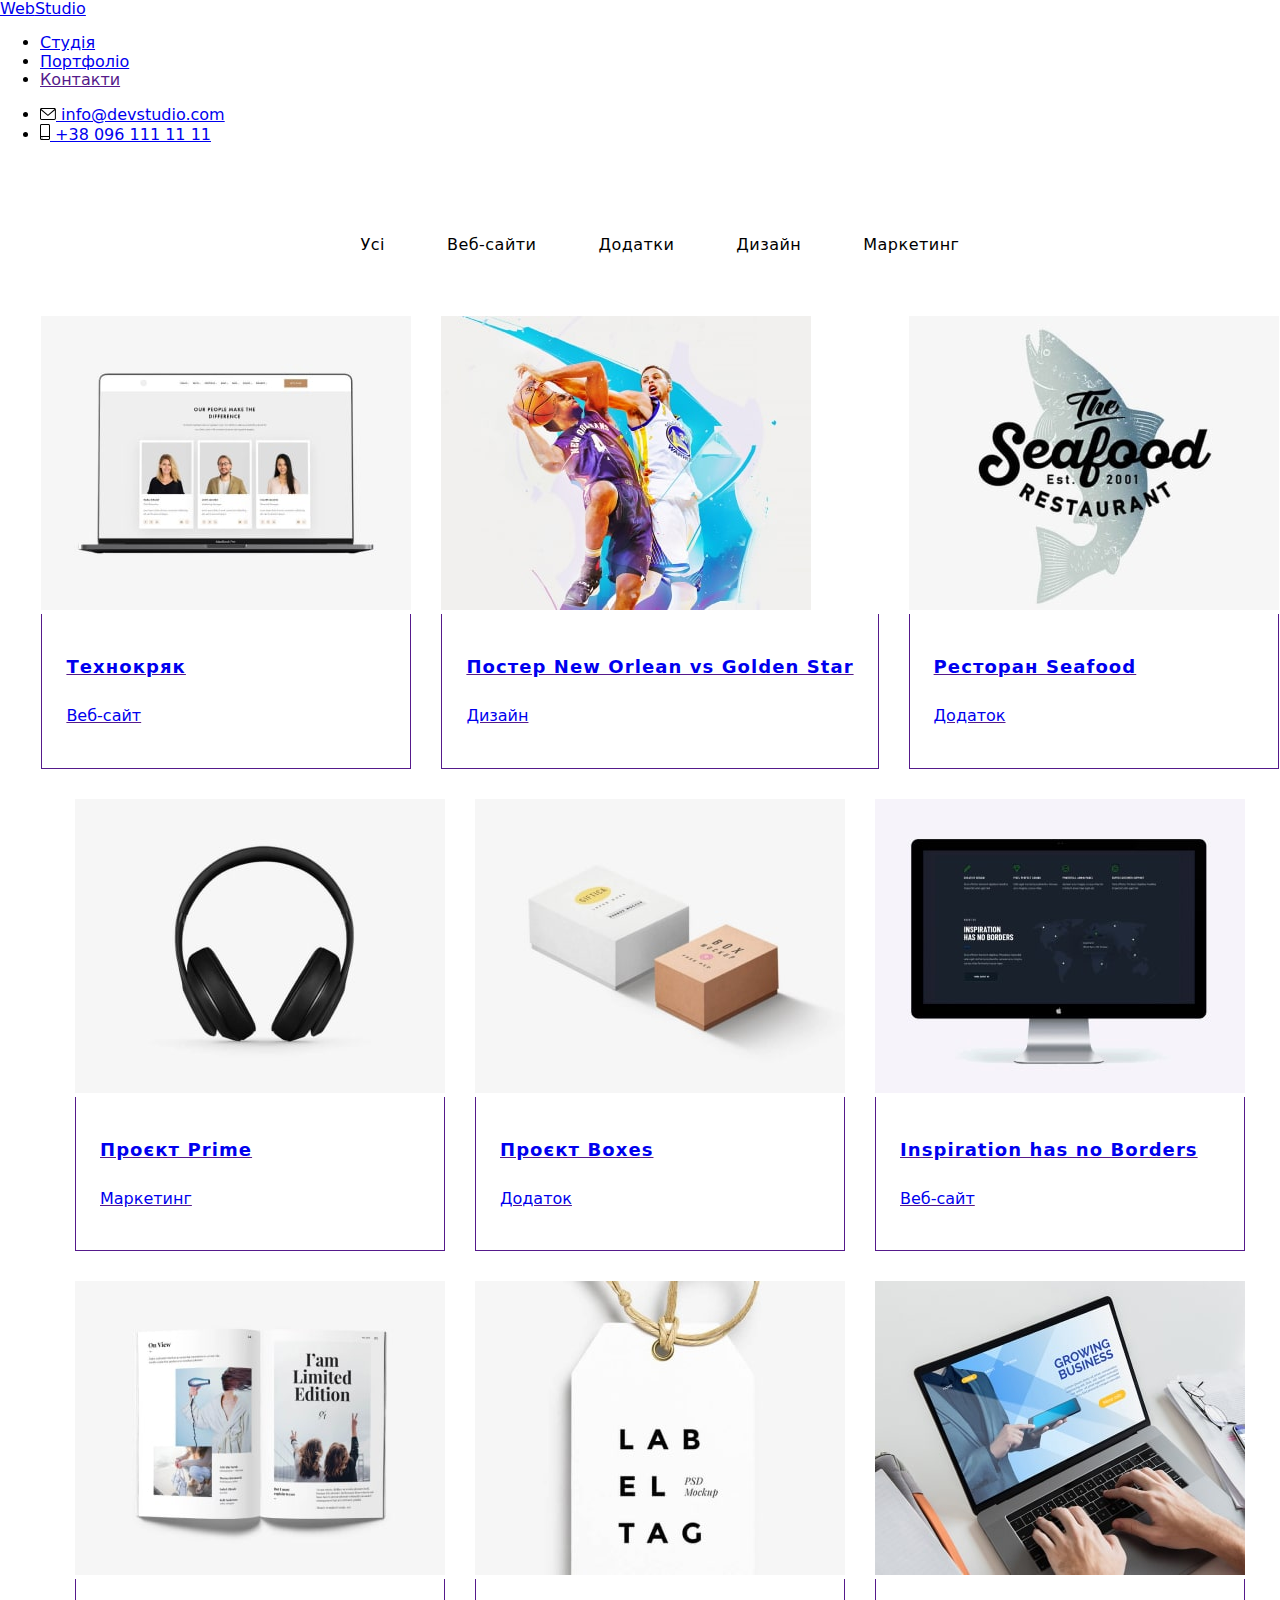
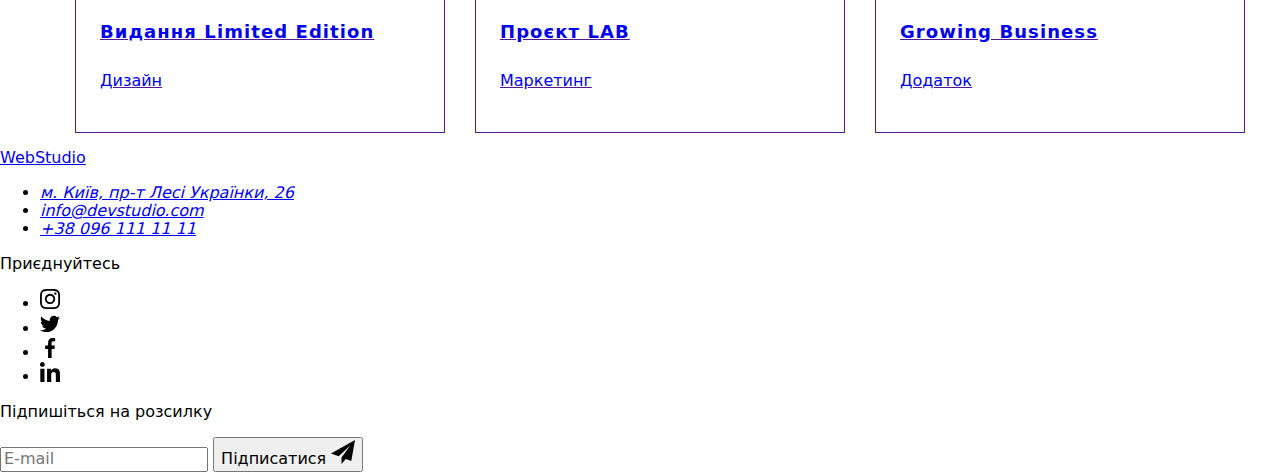
==== portfolio.html @ d5d4c584 "Update files" ====
<!DOCTYPE html>
<html lang="uk">
  <head>
    <meta charset="UTF-8" />
    <meta http-equiv="X-UA-Compatible" content="IE=edge" />
    <meta name="viewport" content="width=device-width, initial-scale=1.0" />
    <link
      rel="stylesheet"
      href="https://cdnjs.cloudflare.com/ajax/libs/modern-normalize/1.1.0/modern-normalize.min.css"
    />
    <link rel="preconnect" href="https://fonts.googleapis.com" />
    <link rel="preconnect" href="https://fonts.gstatic.com" crossorigin />
    <link
      href="https://fonts.googleapis.com/css2?family=Raleway:wght@700&family=Roboto:wght@400;500;700;900&display=swap"
      rel="stylesheet"
    />
    <link rel="stylesheet" href="./css/styles.css" />
    <link rel="stylesheet" href="./css/main.min.css" />
    <title>Портфоліо</title>
  </head>

  <body>
    <header class="header">
      <div class="container main-nav">
        <nav class="header-nav">
          <a lang="en" href="./index.html" class="header-nav-logo"
            >Web<span class="nav-logo">Studio</span></a
          >

          <ul class="header-nav-list">
            <li class="header-nav-item">
              <a href="./index.html" class="header-nav-link">Студія</a>
            </li>
            <li class="header-nav-item">
              <a href="./portfolio.html" class="header-nav-link current"
                >Портфоліо</a
              >
            </li>
            <li class="header-nav-item">
              <a href="" class="header-nav-link">Контакти</a>
            </li>
          </ul>
        </nav>

        <ul class="header-contacts-list">
          <li class="header-contacts-item">
            <a class="header-contacts-link" href="mailto:info@devstudio.com">
              <svg class="contacts-icon" width="16" height="12">
                <use href="./images/icons.svg#icon-envelope"></use>
              </svg>
              info@devstudio.com
            </a>
          </li>
          <li class="header-contacts-item">
            <a class="header-contacts-link" href="tel:+380961111111">
              <svg class="contacts-icon" width="10" height="16">
                <use href="./images/icons.svg#icon-smartphone"></use>
              </svg>
              +38 096 111 11 11
            </a>
          </li>
        </ul>
      </div>
    </header>

    <main>
      <section class="portfolio section">
        <div class="container">
          <h1 class="portfolio-tittle visually-hidden">Портфоліо</h1>

          <ul class="portfolio-filters-list">
            <li class="portfolio-filters-item">
              <button type="button" class="portfolio-filters-button">
                Усі
              </button>
            </li>
            <li class="portfolio-filters-item">
              <button type="button" class="portfolio-filters-button">
                Веб-сайти
              </button>
            </li>
            <li class="portfolio-filters-item">
              <button type="button" class="portfolio-filters-button">
                Додатки
              </button>
            </li>
            <li class="portfolio-filters-item">
              <button type="button" class="portfolio-filters-button">
                Дизайн
              </button>
            </li>
            <li class="portfolio-filters-item">
              <button type="button" class="portfolio-filters-button">
                Маркетинг
              </button>
            </li>
          </ul>

          <ul class="portfolio-projects-list">
            <li class="portfolio-projects-item">
              <a href="" class="portfolio-projects-link">
                <div class="item-overlay">
                  <img
                    src="./images/project1.jpg"
                    alt="Приклад сторінки сайту"
                    width="370"
                    height="294"
                  />
                  <p class="text-overlay">
                    Ресурс пропонує комплексні пропозиції з різним рівнем
                    функціоналу та сервісів. Все це дозволить відвідувачу
                    отримати вичерпні відомості про компанію чи приватну особу.
                  </p>
                </div>
                <div class="projects-text">
                  <h2 class="portfolio-projects-subtitle">Технокряк</h2>
                  <p class="portfolio-projects-text">Веб-сайт</p>
                </div>
              </a>
            </li>
            <li class="portfolio-projects-item">
              <a href="" class="portfolio-projects-link">
                <div class="item-overlay">
                  <img
                    src="./images/project2.jpg"
                    alt="Постер із зображенням двох гравців у баскетбол"
                    width="370"
                    height="294"
                  />
                  <p class="text-overlay">
                    Ресурс пропонує комплексні пропозиції з різним рівнем
                    функціоналу та сервісів. Все це дозволить відвідувачу
                    отримати вичерпні відомості про компанію чи приватну особу.
                  </p>
                </div>
                <div class="projects-text">
                  <h2 class="portfolio-projects-subtitle">
                    Постер New Orlean vs Golden Star
                  </h2>
                  <p class="portfolio-projects-text">Дизайн</p>
                </div>
              </a>
            </li>
            <li class="portfolio-projects-item">
              <a href="" class="portfolio-projects-link">
                <div class="item-overlay">
                  <img
                    src="./images/project3.jpg"
                    alt="Макет додатку ресторану морської їжі"
                    width="370"
                    height="294"
                  />
                  <p class="text-overlay">
                    Ресурс пропонує комплексні пропозиції з різним рівнем
                    функціоналу та сервісів. Все це дозволить відвідувачу
                    отримати вичерпні відомості про компанію чи приватну особу.
                  </p>
                </div>

                <div class="projects-text">
                  <h2 class="portfolio-projects-subtitle">Ресторан Seafood</h2>
                  <p class="portfolio-projects-text">Додаток</p>
                </div>
              </a>
            </li>
            <li class="portfolio-projects-item">
              <div class="item-overlay">
                <a href="" class="portfolio-projects-link">
                  <div class="item-overlay">
                    <img
                      src="./images/project4.jpg"
                      alt="Наушники"
                      width="370"
                      height="294"
                    />
                    <p class="text-overlay">
                      Ресурс пропонує комплексні пропозиції з різним рівнем
                      функціоналу та сервісів. Все це дозволить відвідувачу
                      отримати вичерпні відомості про компанію чи приватну
                      особу.
                    </p>
                  </div>
                  <div class="projects-text">
                    <h2 class="portfolio-projects-subtitle">Проєкт Prime</h2>
                    <p class="portfolio-projects-text">Маркетинг</p>
                  </div>
                </a>
              </div>
            </li>
            <li class="portfolio-projects-item">
              <a href="" class="portfolio-projects-link">
                <div class="item-overlay">
                  <img
                    src="./images/project5.jpg"
                    alt="Макети двох коробок"
                    width="370"
                    height="294"
                  />
                  <p class="text-overlay">
                    Ресурс пропонує комплексні пропозиції з різним рівнем
                    функціоналу та сервісів. Все це дозволить відвідувачу
                    отримати вичерпні відомості про компанію чи приватну особу.
                  </p>
                </div>
                <div class="projects-text">
                  <h2 class="portfolio-projects-subtitle">Проєкт Boxes</h2>
                  <p class="portfolio-projects-text">Додаток</p>
                </div>
              </a>
            </li>
            <li class="portfolio-projects-item">
              <a href="" class="portfolio-projects-link">
                <div class="item-overlay">
                  <img
                    src="./images/project6.jpg"
                    alt="Монітор із зображенням карти світу"
                    width="370"
                    height="294"
                  />
                  <p class="text-overlay">
                    Ресурс пропонує комплексні пропозиції з різним рівнем
                    функціоналу та сервісів. Все це дозволить відвідувачу
                    отримати вичерпні відомості про компанію чи приватну особу.
                  </p>
                </div>
                <div class="projects-text">
                  <h2 lang="en" class="portfolio-projects-subtitle">
                    Inspiration has no Borders
                  </h2>
                  <p class="portfolio-projects-text">Веб-сайт</p>
                </div>
              </a>
            </li>
            <li class="portfolio-projects-item">
              <a href="" class="portfolio-projects-link">
                <div class="item-overlay">
                  <img
                    src="./images/project7.jpg"
                    alt="Розворот книги"
                    width="370"
                    height="294"
                  />
                  <p class="text-overlay">
                    Ресурс пропонує комплексні пропозиції з різним рівнем
                    функціоналу та сервісів. Все це дозволить відвідувачу
                    отримати вичерпні відомості про компанію чи приватну особу.
                  </p>
                </div>
                <div class="projects-text">
                  <h2 class="portfolio-projects-subtitle">
                    Видання Limited Edition
                  </h2>
                  <p class="portfolio-projects-text">Дизайн</p>
                </div>
              </a>
            </li>
            <li class="portfolio-projects-item">
              <a href="" class="portfolio-projects-link">
                <div class="item-overlay">
                  <img
                    src="./images/project8.jpg"
                    alt="Паперовий ярлик білого кольору з назвою проєкту"
                    width="370"
                    height="294"
                  />
                  <p class="text-overlay">
                    Ресурс пропонує комплексні пропозиції з різним рівнем
                    функціоналу та сервісів. Все це дозволить відвідувачу
                    отримати вичерпні відомості про компанію чи приватну особу.
                  </p>
                </div>
                <div class="projects-text">
                  <h2 class="portfolio-projects-subtitle">Проєкт LAB</h2>
                  <p class="portfolio-projects-text">Маркетинг</p>
                </div>
              </a>
            </li>
            <li class="portfolio-projects-item">
              <a href="" class="portfolio-projects-link">
                <div class="item-overlay">
                  <img
                    src="./images/project9.jpg"
                    alt="Зображення нотубука"
                    width="370"
                    height="294"
                  />
                  <p class="text-overlay">
                    Ресурс пропонує комплексні пропозиції з різним рівнем
                    функціоналу та сервісів. Все це дозволить відвідувачу
                    отримати вичерпні відомості про компанію чи приватну особу.
                  </p>
                </div>
                <div class="projects-text">
                  <h2 class="portfolio-projects-subtitle">Growing Business</h2>
                  <p class="portfolio-projects-text">Додаток</p>
                </div>
              </a>
            </li>
          </ul>
        </div>
      </section>
    </main>

    <footer class="footer section">
      <div class="container footer-main">
        <div class="footer-logo">
          <a lang="en" href="./index.html" class="footer-logo-begin"
            >Web<span class="footer-logo-end">Studio</span></a
          >

          <address class="footer-contacts">
            <ul class="footer-contacts-list">
              <li class="footer-contacts-item contacts-margin">
                <a
                  href="https://goo.gl/maps/CPtrU1FHBa2aNyZL9"
                  target="_blank"
                  rel="noopener noreferrer nofollow"
                  class="footer-contacts-address"
                >
                  м. Київ, пр-т Лесі Українки, 26
                </a>
              </li>
              <li class="footer-contacts-item contacts-margin">
                <a href="mailto:info@devstudio.com" class="footer-contacts-link"
                  >info@devstudio.com</a
                >
              </li>
              <li class="footer-contacts-item">
                <a href="tel:+380961111111" class="footer-contacts-link"
                  >+38 096 111 11 11</a
                >
              </li>
            </ul>
          </address>
        </div>

        <div class="footer-soc">
          <span class="welcome">Приєднуйтесь</span>
          <ul class="footer-soc-list">
            <li class="footer-soc-item">
              <a class="footer-soc-link link" href="#">
                <svg class="footer-soc-icon" width="20" height="20">
                  <use href="./images/icons.svg#icon-instagram"></use>
                </svg>
              </a>
            </li>
            <li class="footer-soc-item">
              <a class="footer-soc-link link" href="#">
                <svg class="footer-soc-icon" width="20" height="20">
                  <use href="./images/icons.svg#icon-twitter"></use>
                </svg>
              </a>
            </li>
            <li class="footer-soc-item">
              <a class="footer-soc-link link" href="#">
                <svg class="footer-soc-icon" width="20" height="20">
                  <use href="./images/icons.svg#icon-facebook"></use>
                </svg>
              </a>
            </li>
            <li class="footer-soc-item">
              <a class="footer-soc-link link" href="#">
                <svg class="footer-soc-icon" width="20" height="20">
                  <use href="./images/icons.svg#icon-linkedin"></use>
                </svg>
              </a>
            </li>
          </ul>
        </div>

        <div class="send-footer">
          <p class="input-send">Підпишіться на розсилку</p>
          <form class="form-send">
            <div class="input-wrapper-send">
              <input
                type="email"
                class="send-email"
                name="user-email"
                id="send-email"
                placeholder="E-mail"
              />
              <button type="submit" class="send-button">
                Підписатися
                <svg class="send-icon" width="24" height="24">
                  <use href="./images/icons.svg#icon-send"></use>
                </svg>
              </button>
            </div>
          </form>
        </div>
      </div>
    </footer>
  </body>
</html>
---- css/styles.css ----
.portfolio-filters-list {
  display: flex;
  justify-content: center;
  gap: 8px;
}
.portfolio-filters-button {
  cursor: pointer;
}

.portfolio-filters-item,
.portfolio-projects-item {
  list-style-type: none;
}

.portfolio-tittle {
  opacity: 0;
}

.desktop-action {
  padding-top: 27px;
  padding-right: auto;
  padding-bottom: 27px;
  padding-left: auto;

  font-family: "Roboto";
  font-weight: 700;
  font-size: 14px;
  line-height: 1.14;
  text-align: center;
  letter-spacing: 0.03em;
  text-transform: uppercase;

  color: var(--accent-color-text);
}

.btn-size-all,
.btn-size-app,
.btn-size-design,
.btn-size-mark,
.btn-size-web {
  height: 38px;
}

.portfolio-projects-item {
  background-color: var(--main-background-color);
}

.item-overlay {
  position: relative;
  overflow: hidden;
}

.text-overlay {
  position: absolute;
  padding-top: 63px;
  padding-right: 24px;
  padding-bottom: 63px;
  padding-left: 24px;
  font-size: 18px;
  line-height: 1.56;
  letter-spacing: 0.03em;
  color: var(--accent-color-text);
  background-color: var(--projects-card-owerlay);
  transform: translateY(0);
  transition: transform var(--animation);
}

.portfolio-projects-item:hover .text-overlay {
  transform: translateY(-100%);
}

.portfolio-projects-list {
  display: flex;
  flex-wrap: wrap;
  gap: 30px;
  justify-content: center;
}

.portfolio-projects-list {
  flex-basis: calc((100%-60px) / 3);
}

.portfolio-projects-link {
  display: block;
  transition: var(--animation);
}

.portfolio-projects-link:hover,
.portfolio-projects-link:focus {
  transition: box-shadow var(--animation);
  box-shadow: 0px 1px 1px rgba(0, 0, 0, 0.12), 0px 4px 4px rgba(0, 0, 0, 0.06),
    1px 4px 6px rgba(0, 0, 0, 0.16);
}

.portfolio-filters-button {
  font-family: inherit;
  font-weight: 500;
  font-size: 16px;
  line-height: 1.63;
  text-align: center;
  letter-spacing: 0.03em;
  color: var(--first-color);
  background-color: var(--portfolio-button-color);
  border-radius: 4px;
  padding: 6px 25px;
  border-color: transparent;
  transition: box-shadow var(--animation), color var(--animation),
    background-color var(--animation);
}

.portfolio-filters-button:hover,
.portfolio-filters-button:focus {
  color: var(--accent-color-text);
  background-color: var(--accent-color);
  box-shadow: 0px 3px 1px rgba(0, 0, 0, 0.1), 0px 1px 2px rgba(0, 0, 0, 0.08),
    0px 2px 2px rgba(0, 0, 0, 0.12);
}

.portfolio-projects-subtitle {
  font-size: 18px;
  line-height: 2;
  letter-spacing: 0.06em;
  color: var(--first-color);
  transition: color var(--animation), background-color var(--animation);
}

.portfolio-projects-text {
  font-size: 16px;
  line-height: 1.88;
  color: var(--text-color);
  transition: color var(--animation), background-color var(--animation);
}

.projects-text {
  padding-top: 20px;
  padding-bottom: 20px;
  padding-left: 24px;
  padding-right: 24px;
  border-right-width: 1px;
  border-left-width: 1px;
  border-bottom-width: 1px;
  border-left-color: var(--border-color-portfolio);
  border-right-color: var(--border-color-portfolio);
  border-bottom-color: var(--border-color-portfolio);
  border-bottom-style: solid;
  border-left-style: solid;
  border-right-style: solid;
}

.portfolio-projects-subtitle {
  margin-bottom: 4px;
}

.portfolio-filters-list {
  margin-bottom: 50px;
}

.features-list {
  display: flex;
  gap: 30px;
}

.features-item-icon {
  height: 120px;
  padding-top: 25px;
  padding-right: 100px;
  padding-bottom: 25px;
  padding-left: 100px;
  margin-bottom: 30px;
  background-color: var(--icon-features-background);
  border-radius: 4px;
}

.features-tittle {
  opacity: 0;
}

.features-subtitle {
  font-size: 14px;
  line-height: 1.14;
  text-transform: uppercase;
  color: var(--first-color);
  margin-bottom: 10px;
}

.features-text {
  font-size: 14px;
  line-height: 1.71;
  color: var(--text-color);
}

.features-item {
  list-style-type: none;
}
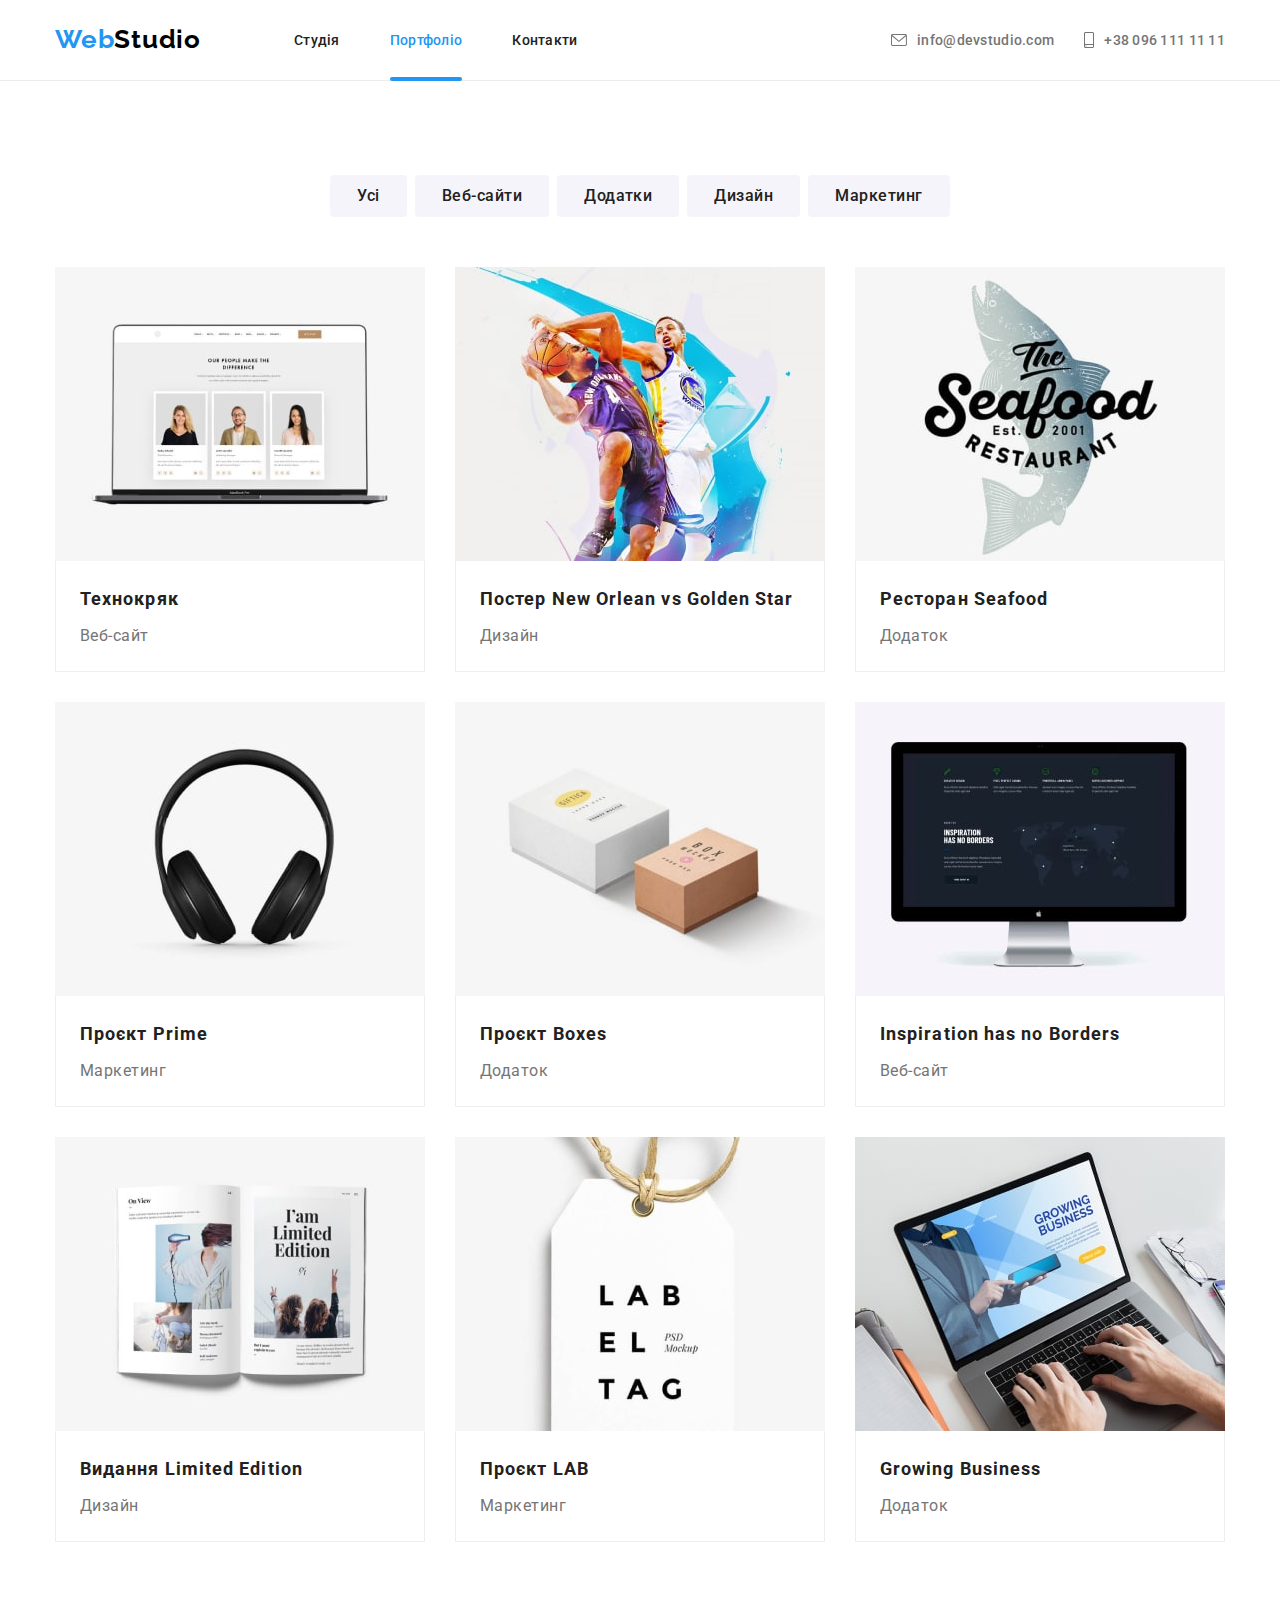
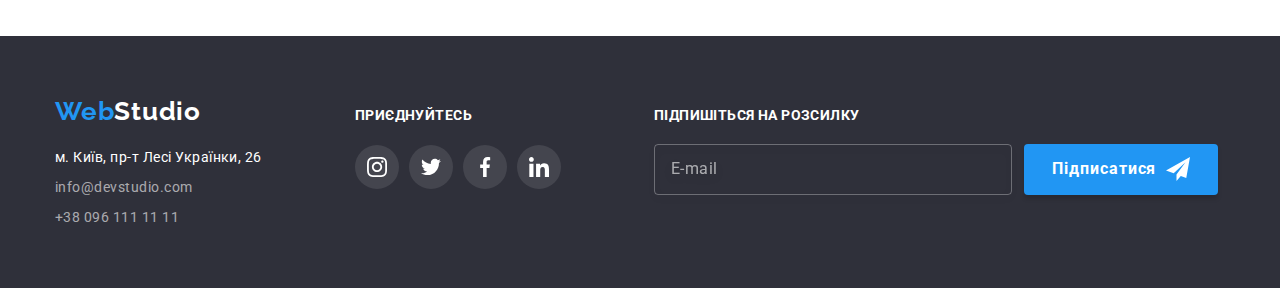
==== commit a5666441: "Update files" ====
--- a/portfolio.html
+++ b/portfolio.html
@@ -14,46 +14,45 @@
       href="https://fonts.googleapis.com/css2?family=Raleway:wght@700&family=Roboto:wght@400;500;700;900&display=swap"
       rel="stylesheet"
     />
-    <link rel="stylesheet" href="./css/styles.css" />
     <link rel="stylesheet" href="./css/main.min.css" />
     <title>Портфоліо</title>
   </head>
 
   <body>
     <header class="header">
-      <div class="container main-nav">
-        <nav class="header-nav">
-          <a lang="en" href="./index.html" class="header-nav-logo"
-            >Web<span class="nav-logo">Studio</span></a
+      <div class="container header__container">
+        <nav class="navigation">
+          <a lang="en" href="./index.html" class="logo logo__begin"
+            >Web<span class="logo__end">Studio</span></a
           >
 
-          <ul class="header-nav-list">
-            <li class="header-nav-item">
-              <a href="./index.html" class="header-nav-link">Студія</a>
-            </li>
-            <li class="header-nav-item">
-              <a href="./portfolio.html" class="header-nav-link current"
+          <ul class="menu menu__header">
+            <li class="menu__item">
+              <a href="./index.html" class="menu__link">Студія</a>
+            </li>
+            <li class="menu__item">
+              <a href="./portfolio.html" class="menu__link current"
                 >Портфоліо</a
               >
             </li>
-            <li class="header-nav-item">
-              <a href="" class="header-nav-link">Контакти</a>
+            <li class="menu__item">
+              <a href="" class="menu__link">Контакти</a>
             </li>
           </ul>
         </nav>
 
-        <ul class="header-contacts-list">
-          <li class="header-contacts-item">
-            <a class="header-contacts-link" href="mailto:info@devstudio.com">
-              <svg class="contacts-icon" width="16" height="12">
+        <ul class="contacts header__contacts">
+          <li class="contacts__item">
+            <a class="contacts__link" href="mailto:info@devstudio.com">
+              <svg class="contacts__icon" width="16" height="12">
                 <use href="./images/icons.svg#icon-envelope"></use>
               </svg>
               info@devstudio.com
             </a>
           </li>
-          <li class="header-contacts-item">
-            <a class="header-contacts-link" href="tel:+380961111111">
-              <svg class="contacts-icon" width="10" height="16">
+          <li class="contacts__item">
+            <a class="contacts__link" href="tel:+380961111111">
+              <svg class="contacts__icon" width="10" height="16">
                 <use href="./images/icons.svg#icon-smartphone"></use>
               </svg>
               +38 096 111 11 11
@@ -66,7 +65,7 @@
     <main>
       <section class="portfolio section">
         <div class="container">
-          <h1 class="portfolio-tittle visually-hidden">Портфоліо</h1>
+          <h1 class="portfolio-tittle visually__hidden">Портфоліо</h1>
 
           <ul class="portfolio-filters-list">
             <li class="portfolio-filters-item">
--- a/css/main.min.css
+++ b/css/main.min.css
@@ -0,0 +1 @@
+:root{--first-color: #212121;--accent-color: #2196f3;--accent-color-text: #ffffff;--hero-color: #ffffff;--text-color: #757575;--portfolio-button-color: #f5f4fa;--team-background-color: #f5f4fa;--hero-footer-background-color: #2f303a;--main-background-color: #ffffff;--contacts-link-color: rgba(255, 255, 255, 0.6);--nav-logo-color: #000000;--border-color-portfolio: #eeeeee;--border-color-header: #ececec;--icon-first-color: #afb1b8;--icon-background-color: FFFFFF;--icon-backgroud-color-hover: #2196f3;--icon-main-color: #ffffff;--icon-features-background: #f5f4fa;--icon-clients-first-color: #afb1b8;--icon-clients-color-hover: #2196f3;--icon-soc-color-hover: #ffffff;--icon-contacts-color: #757575;--icon-footer-color: rgba(255, 255, 255, 0.1);--work-box-text: rgba(47, 48, 58, 0.8);--projects-card-owerlay: rgba(33, 150, 243, 0.9);--button-close-border: #0000001a;--button-close-icon: #000000;--animation: 250ms cubic-bezier(0.4, 0, 0.2, 1);--text-form-color: #757575;--border-input-color: rgba(33, 33, 33, 0.2);--comment-color: rgba(117, 117, 117, 0.5);--form-button-border-hover: #188CE8;--send-input-color: rgba(255, 255, 255, 0.3);--send-input-shadow: rgba(0, 0, 0, 0.15);--button-active-color: #188CE8;--placeholder-color: rgba(255, 255, 255, 0.6);--form-button-shadow: 0px 4px 4px rgba(0, 0, 0, 0.15)}body{font-family:Roboto,Times New Roman,Arial,Helvetica,sans-serif}h1,h2,h3,h4,h5,h6,p{margin:0}ul{list-style:none;margin:0;padding:0}img{display:block;max-width:100%;height:auto}body{color:var(--first-color);background-color:var(--main-background-color);letter-spacing:.03em}.hide{border:0;clip:rect(1px, 1px, 1px, 1px);-webkit-clip-path:inset(50%);clip-path:inset(50%);height:1px;margin:-1px;overflow:hidden;padding:0;position:absolute;width:1px;word-wrap:normal}.visually__hidden{position:absolute;width:1px;height:1px;margin:-1px;border:0;padding:0;white-space:nowrap;-webkit-clip-path:inset(100%);clip-path:inset(100%);clip:rect(0 0 0 0);overflow:hidden}.header{border-bottom-color:var(--border-color-header);border-bottom-style:solid;border-bottom-width:1px}.header__container{margin-left:auto;margin-right:auto}.menu__link,.contacts__link{text-decoration:none}.menu__link,.contacts__link{font-weight:500;font-size:14px;line-height:1.1429;letter-spacing:.02em;transition:color var(--animation)}.menu__link{display:block;padding-top:32px;padding-bottom:32px;color:var(--first-color)}.menu__link:hover,.menu__link:focus{color:var(--accent-color)}.contacts__link{display:flex;align-items:center;color:var(--text-color)}.contacts__link:hover,.contacts__link:focus{color:var(--accent-color)}.menu__header{display:flex;gap:50px;margin-left:93px}.menu__header .menu__link.current{color:var(--accent-color)}.menu__header .menu__link.current:after{display:block}.menu__header .menu__item:last-child{margin-right:0}.header__contacts{display:flex;margin-left:auto;height:16px}.header__contacts .contacts__item+.contacts__item{margin-left:30px}.contacts__icon{fill:var(--icon-contacts-color);transition:fill var(--animation);margin-right:10px}.contacts__link:hover .contacts__icon,.contacts__link:focus .contacts__icon{fill:var(--accent-color)}.navigation{display:flex}.header__container{display:flex;align-items:center}.menu__link{position:relative}.menu__link:after{content:"";position:absolute;left:0;bottom:-1px;display:block;width:100%;height:4px;background-color:var(--accent-color);border-radius:2px;display:none}.menu__item,.contacts__item{list-style-type:none}.overlay{max-width:1600px;height:600px;margin-left:auto;margin-right:auto;background-image:linear-gradient(to right, rgba(47, 48, 58, 0.4), rgba(47, 48, 58, 0.4)),url(../images/hero.jpg);background-repeat:no-repeat;background-position:center}.hero-padding{padding-top:200px;padding-bottom:200px}.hero-tittle{margin-bottom:30px;margin-right:auto;margin-left:auto;width:696px;font-weight:900;font-size:44px;line-height:1.36;text-transform:uppercase}.hero-tittle,.hero-button{text-align:center;letter-spacing:.06em;color:var(--hero-color)}.hero-button{display:block;box-sizing:border-box;margin-left:auto;margin-right:auto;border-color:rgba(0,0,0,0);font-family:inherit;font-weight:700;font-size:16px;line-height:1.88;background-color:var(--accent-color);border-radius:4px;padding-top:10px;padding-bottom:10px;padding-left:32px;padding-right:32px;cursor:pointer}.container{width:1200px;padding-left:15px;padding-right:15px;margin-left:auto;margin-right:auto}.section{padding-top:94px;padding-bottom:94px}.backdrop.is-hidden{visibility:hidden;opacity:0;pointer-events:none}.backdrop{position:fixed;top:0;left:0;width:100%;height:100%;background:rgba(0,0,0,.2);opacity:1;z-index:1;visibility:visible;transition:opacity 500ms,visibility 500ms cubic-bezier(0.4, 0, 0.2, 1)}.modal{position:absolute;top:50%;left:50%;transform:translate(-50%, -50%);width:528px;height:581px;background:#fff;box-shadow:0px 1px 3px rgba(0,0,0,.12),0px 1px 1px rgba(0,0,0,.14),0px 2px 1px rgba(0,0,0,.2);border-radius:4px}.button-close{display:flex;align-items:center;justify-content:center;position:absolute;top:8px;right:8px;width:30px;height:30px;background-color:rgba(0,0,0,0);border:1px solid var(--button-close-border);border-radius:50%;cursor:pointer}.icon-close-black{fill:var(--button-close-icon);transition:fill var(--animation)}.icon-close-black:hover{fill:var(--accent-color)}.button-close:focus .icon-close-black{fill:var(--accent-color)}.work__container{margin-left:auto;margin-right:auto}.work{padding-top:0}.work__list{display:flex}.work__item{position:relative;list-style-type:none}.work__item:not(:last-child){margin-right:30px}.work__tittle{text-align:center}.work__tittle{font-size:36px;line-height:1.17;letter-spacing:.03em;color:var(--first-color)}.work__tittle{margin-bottom:50px}.work__action{padding-top:27px;padding-right:auto;padding-bottom:27px;padding-left:auto;font-family:"Roboto";font-weight:700;font-size:14px;line-height:1.14;text-align:center;letter-spacing:.03em;text-transform:uppercase;color:var(--accent-color-text)}.work__box{display:block;position:absolute;bottom:0;left:0;width:100%;background-color:var(--work-box-text)}.team_container{margin-left:auto;margin-right:auto}.team{background-color:var(--team-background-color);padding-top:94px}.team__item{list-style-type:none;background-color:var(--accent-color-text);border-radius:0px 0px 4px 4px;box-shadow:0px 1px 3px rgba(0,0,0,.12),0px 1px 1px rgba(0,0,0,.14),0px 2px 1px rgba(0,0,0,.2)}.team__list{display:flex;justify-content:center}.team__item:not(:last-child){margin-right:30px}.team__title{margin-bottom:50px}.team__name,.team__position{font-size:16px;line-height:1.19;letter-spacing:.03em}.team__name{margin-bottom:10px;font-weight:500;color:var(--first-color)}.team__position{margin-bottom:16px;color:var(--text-color)}.team__meta{padding-top:30px;padding-bottom:30px}.soc{display:flex;justify-content:center}.team__soc{gap:10px}.soc__item{width:44px;height:44px}.soc__link{width:100%;height:100%;background-color:var(--icon-background-color);border-radius:50%;display:flex;align-items:center;justify-content:center;transition:background-color var(--animation)}.soc__link:hover,.soc__link:focus{background-color:var(--icon-backgroud-color-hover)}.soc__icon{fill:var(--icon-first-color);transition:fill var(--animation)}.soc__link:hover .soc__icon,.soc__link:focus .soc__icon{fill:var(--icon-soc-color-hover)}.team__name,.team__position,.team__title{text-align:center}.team__title{font-size:36px;line-height:1.17;letter-spacing:.03em;color:var(--first-color)}.clients{padding-top:94px;padding-bottom:94px}.clients-tittle{margin-bottom:50px;font-size:36px;line-height:1.17em;text-align:center;letter-spacing:.03em;color:var(--first-color)}.clients-list{display:flex;gap:30px}.clients-item{width:170px;height:92px}.clients-link{width:100%;height:100%;display:flex;align-items:center;justify-content:center;border:1px solid var(--icon-clients-first-color);border-radius:4px;transition:var(--animation)}.clients-link:hover,.clients-link:focus{border-color:var(--icon-clients-color-hover)}.clients-icon{fill:var(--icon-clients-first-color);transition:fill var(--animation)}.clients-link:hover .clients-icon,.clients-link:focus .clients-icon{fill:var(--icon-clients-color-hover)}.footer{padding-top:60px;padding-bottom:60px;background-color:var(--hero-footer-background-color)}.footer-contacts-address,.footer-contacts-link{text-decoration:none}.footer-main{align-items:baseline;display:flex;gap:93px}.footer-contacts{margin-top:20px}.footer-contacts-item{list-style-type:none}.footer-contacts-address,.footer-contacts-link{font-size:14px;line-height:1.5}.footer-contacts-address{font-style:normal;color:var(--accent-color-text);transition:color var(--animation)}.footer-contacts-address:hover,.footer-contacts-address:focus{color:var(--accent-color)}.footer-contacts-link{font-style:normal;color:var(--contacts-link-color);transition:color var(--animation)}.footer-contacts-link:hover,.footer-contacts-link:focus{color:var(--accent-color)}.welcome{font-family:"Roboto";font-weight:700;font-size:14px;line-height:1.14;letter-spacing:.03em;text-transform:uppercase;color:var(--accent-color-text)}.footer-soc-list{display:flex;justify-content:center;gap:10px;margin-top:20px}.footer-soc-item{width:44px;height:44px}.footer-soc-link{width:100%;height:100%;background-color:var(--icon-footer-color);border-radius:50%;display:flex;align-items:center;justify-content:center;transition:background-color var(--animation)}.footer-soc-link:hover,.footer-soc-link:focus{background-color:var(--icon-backgroud-color-hover)}.footer-soc-icon{fill:var(--accent-color-text);transition:fill var(--animation)}.footer-soc-link:hover .footer-soc-icon,.footer-soc-link:focus .footer-soc-icon{fill:var(--icon-soc-color-hover)}.contacts-margin{margin-bottom:9px}.modal{padding-top:40px;padding-right:40px;padding-bottom:40px;padding-left:40px}.modal-field{margin-bottom:10px}.modal-title{font-weight:700;font-size:20px;line-height:1.15;text-align:center;letter-spacing:.03em;margin-bottom:12px;color:var(--first-color)}.input-label{display:block;font-size:12px;line-height:1.67;letter-spacing:.01em;margin-bottom:4px;color:var(--text-form-color)}.input-wrapper{position:relative}.modal-input{width:100%;height:40px;padding-left:42px;border:1px solid var(--border-input-color);border-radius:4px;background-color:rgba(0,0,0,0);outline:rgba(0,0,0,0);transition:border-color var(--animation)}.modal-input:focus,.modal-input:hover{border-color:var(--accent-color)}.modal-comment{width:100%;height:120px;padding-top:12px;padding-right:16px;padding-bottom:12px;padding-left:16px;border:1px solid var(--border-input-color);border-radius:4px;resize:none;background-color:rgba(0,0,0,0);outline:rgba(0,0,0,0);transition:border-color var(--animation)}.modal-comment:placeholder{font-size:12px;line-height:1.67;letter-spacing:.01em;color:var(--comment-color)}.modal-comment:hover,.modal-comment:focus{border-color:var(--accent-color)}.modal-icon{fill:var(--first-color);position:absolute;left:12px;top:50%;transform:translateY(-50%);transition:fill var(--animation)}.modal-icon:hover,.modal-icon:focus{fill:var(--accent-color)}.modal-input:focus+.modal-icon,.modal-input:hover+.modal-icon{fill:var(--accent-color)}.check-field{margin-bottom:21px}.check-text{display:flex;align-items:center;justify-content:center;gap:7px;font-size:14px;line-height:1.71;letter-spacing:.03em;color:var(--text-form-color);transition:color var(--animation)}.check-text span{width:16px;height:15px;border:2px solid var(--first-color);border-radius:2px;margin-right:7px;display:flex;align-items:center;justify-content:center;fill:rgba(0,0,0,0)}.modal-check:checked+.check-text span{background-color:var(--accent-color);border:none;fill:#fff}.modal-check:focus+.check-text span,.modal-check:hover+.check-text span{border-color:var(--accent-color)}.policy{position:relative;font-size:14px;line-height:1.71;letter-spacing:.03em;color:var(--accent-color);text-decoration:none}.policy:after{content:"";position:absolute;left:0;bottom:5px;display:block;width:100%;height:1px;background-color:var(--accent-color)}.form-button{display:block;box-sizing:border-box;margin-left:auto;margin-right:auto;border-color:rgba(0,0,0,0);border:none;text-align:center;color:var(--hero-color);font-family:inherit;font-weight:700;font-size:16px;line-height:1.88;letter-spacing:.06em;background-color:var(--accent-color);border-radius:4px;box-shadow:var(--form-button-shadow);padding-top:10px;padding-bottom:10px;padding-left:52px;padding-right:52px;cursor:pointer;transition:background-color var(--animation)}.form-button:hover,.form-button:focus{background-color:var(--form-button-border-hover)}.features__container{margin-left:auto;margin-right:auto}.features__list{display:flex;gap:30px}.features__meta{height:120px;padding-top:25px;padding-right:100px;padding-bottom:25px;padding-left:100px;margin-bottom:30px;background-color:var(--icon-features-background);border-radius:4px}.features__tittle{opacity:0}.features__subtitle{font-size:14px;line-height:1.14;text-transform:uppercase;color:var(--first-color);margin-bottom:10px}.features__text{font-size:14px;line-height:1.71;color:var(--text-color)}.features__item{list-style-type:none}.footer-logo-begin{text-decoration:none}.footer-logo-begin{font-family:Raleway,sans-serif;color:var(--accent-color)}.footer-logo-begin{font-weight:700;font-size:26px;line-height:1.19;letter-spacing:.03em;padding-top:24px;padding-bottom:25px}.footer-logo-end{color:var(--accent-color-text);letter-spacing:.03em}.logo{font-family:Raleway,sans-serif;font-weight:700;font-size:26px;line-height:1.19;letter-spacing:.03em;padding-top:24px;padding-bottom:25px;text-decoration:none}.logo__begin{color:var(--accent-color)}.logo__end{color:var(--nav-logo-color)}.input-send{font-weight:700;font-size:14px;line-height:1.14;letter-spacing:.03em;text-transform:uppercase;color:var(--accent-color-text)}.input-wrapper-send{display:flex;align-items:center;justify-content:center;gap:12px;margin-top:20px}.send-icon{fill:var(--accent-color-text)}.send-button{display:inline-flex;align-items:center;justify-content:center;gap:10px;padding-top:10px;padding-right:28px;padding-bottom:10px;padding-left:28px;border:rgba(0,0,0,0);background-color:var(--accent-color);box-shadow:0px 4px 4px var(--send-input-shadow);border-radius:4px;transition:background-color var(--animation);font-weight:700;font-size:16px;line-height:1.89;letter-spacing:.06em;color:var(--accent-color-text)}.send-button:hover,.send-button:focus{background-color:var(--button-active-color)}.send-email::-moz-placeholder{font-size:16px;line-height:1.25;letter-spacing:.03em;color:var(--placeholder-color);-moz-transition:color var(--animation);transition:color var(--animation)}.send-email:-ms-input-placeholder{font-size:16px;line-height:1.25;letter-spacing:.03em;color:var(--placeholder-color);-ms-transition:color var(--animation);transition:color var(--animation)}.send-email::placeholder{font-size:16px;line-height:1.25;letter-spacing:.03em;color:var(--placeholder-color);transition:color var(--animation)}.send-email:hover::-moz-placeholder, .send-email:focus::-moz-placeholder{color:var(--accent-color-text)}.send-email:hover:-ms-input-placeholder, .send-email:focus:-ms-input-placeholder{color:var(--accent-color-text)}.send-email:hover::placeholder,.send-email:focus::placeholder{color:var(--accent-color-text)}.send-email{width:358px;padding-top:15px;padding-bottom:15px;padding-left:16px;color:var(--accent-color-text);border:1px solid var(--send-input-color);filter:drop-shadow(0px 4px 4px var(--send-input-shadow));border-radius:4px;background-color:rgba(0,0,0,0);outline:rgba(0,0,0,0);transition:border-color var(--animation)}.send-email:hover,.send-email:focus{border-color:var(--accent-color)}.portfolio-filters-list{display:flex;justify-content:center;gap:8px}.portfolio-filters-button{cursor:pointer}.portfolio-filters-item{list-style-type:none}.btn-size-all,.btn-size-app,.btn-size-design,.btn-size-mark,.btn-size-web{height:38px}.portfolio-filters-button{font-family:inherit;font-weight:500;font-size:16px;line-height:1.63;text-align:center;letter-spacing:.03em;color:var(--first-color);background-color:var(--portfolio-button-color);border-radius:4px;padding:6px 25px;border-color:rgba(0,0,0,0);transition:box-shadow var(--animation),color var(--animation),background-color var(--animation)}.portfolio-filters-button:hover,.portfolio-filters-button:focus{color:var(--accent-color-text);background-color:var(--accent-color);box-shadow:0px 3px 1px rgba(0,0,0,.1),0px 1px 2px rgba(0,0,0,.08),0px 2px 2px rgba(0,0,0,.12)}.portfolio-filters-list{margin-bottom:50px}.portfolio-projects-link{text-decoration:none}.portfolio-projects-item{list-style-type:none}.portfolio-tittle{opacity:0}.portfolio-projects-item{background-color:var(--main-background-color)}.item-overlay{position:relative;overflow:hidden}.text-overlay{position:absolute;padding-top:63px;padding-right:24px;padding-bottom:63px;padding-left:24px;font-size:18px;line-height:1.56;letter-spacing:.03em;color:var(--accent-color-text);background-color:var(--projects-card-owerlay);transform:translateY(0);transition:transform var(--animation)}.portfolio-projects-item:hover .text-overlay{transform:translateY(-100%)}.portfolio-projects-list{display:flex;flex-wrap:wrap;gap:30px;justify-content:center}.portfolio-projects-link{display:block;transition:var(--animation)}.portfolio-projects-link:hover,.portfolio-projects-link:focus{transition:box-shadow var(--animation);box-shadow:0px 1px 1px rgba(0,0,0,.12),0px 4px 4px rgba(0,0,0,.06),1px 4px 6px rgba(0,0,0,.16)}.portfolio-projects-subtitle{font-size:18px;line-height:2;letter-spacing:.06em;color:var(--first-color);transition:color var(--animation),background-color var(--animation)}.portfolio-projects-text{font-size:16px;line-height:1.88;color:var(--text-color);transition:color var(--animation),background-color var(--animation)}.projects-text{padding-top:20px;padding-bottom:20px;padding-left:24px;padding-right:24px;border-right-width:1px;border-left-width:1px;border-bottom-width:1px;border-left-color:var(--border-color-portfolio);border-right-color:var(--border-color-portfolio);border-bottom-color:var(--border-color-portfolio);border-bottom-style:solid;border-left-style:solid;border-right-style:solid}.portfolio-projects-subtitle{margin-bottom:4px}/*# sourceMappingURL=main.min.css.map */